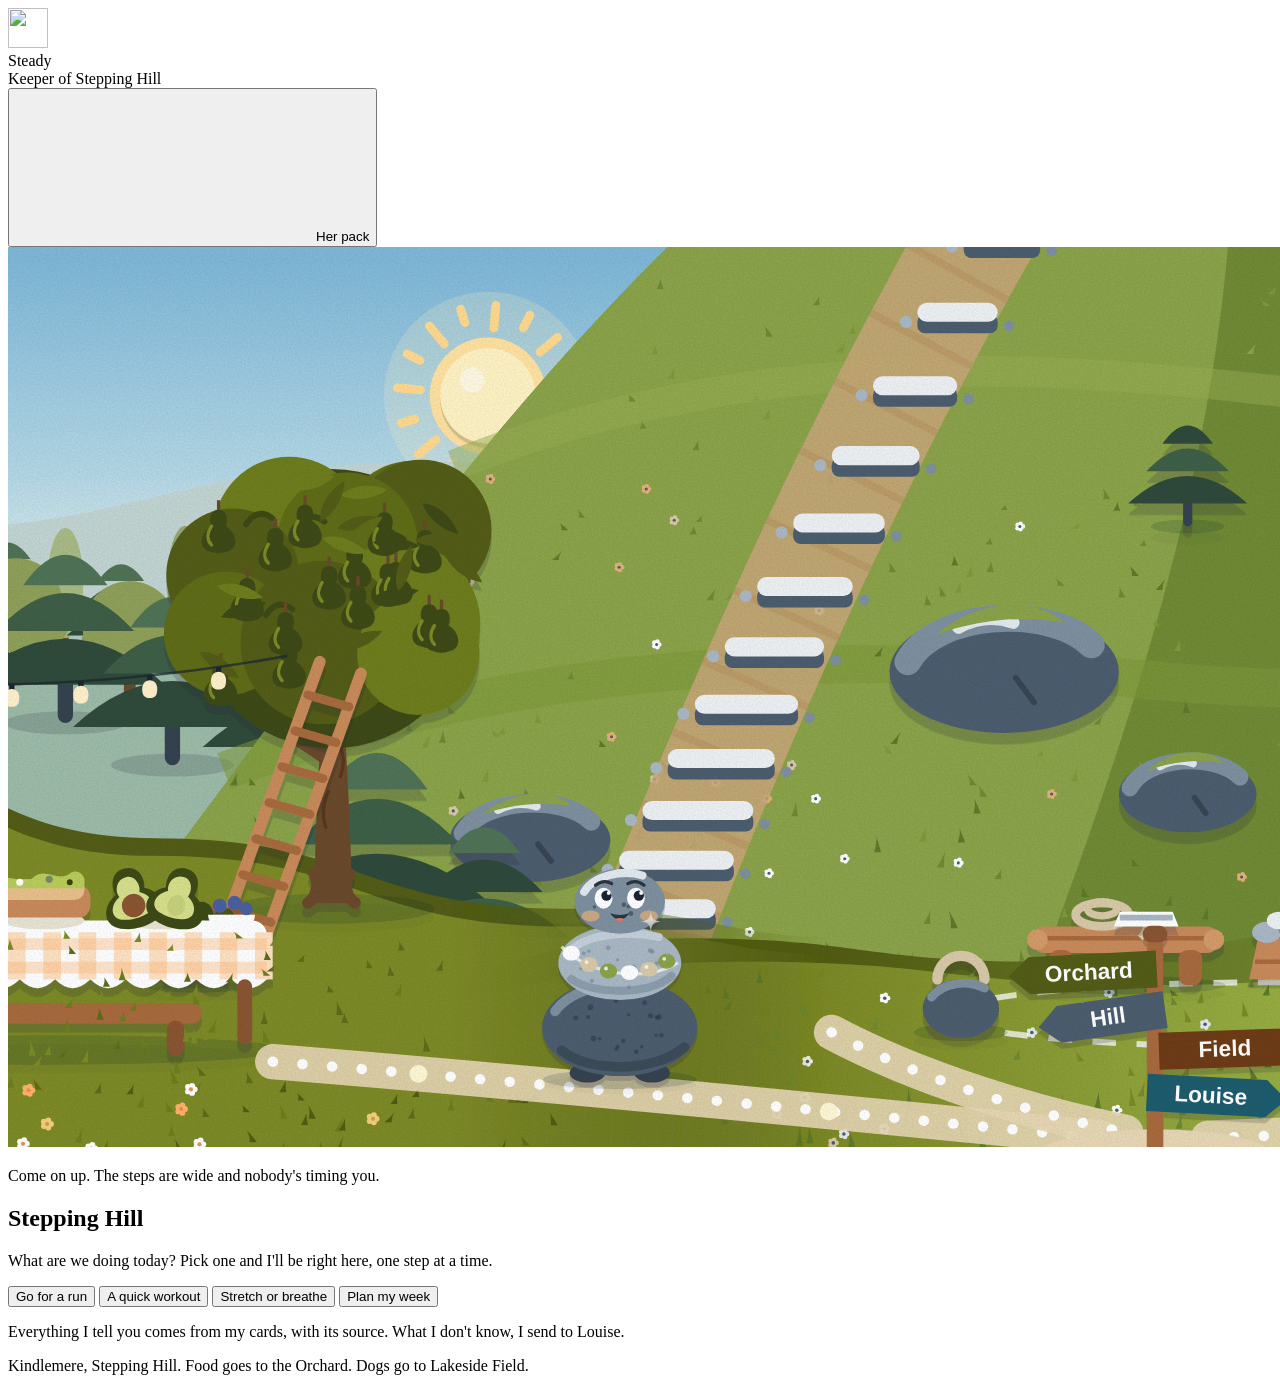
==== agents/fitness/dashboard/public/index.html @ 760cdc4b "Merge remote-tracking branch 'origin/main' into cw1007/nutrition" ====
<!doctype html>
<html lang="en">
<head>
<meta charset="utf-8">
<meta name="viewport" content="width=device-width, initial-scale=1">
<title>Steady, Stepping Hill</title>
<link rel="icon" href="/mark.svg" type="image/svg+xml">
<link rel="stylesheet" href="/kit/design/tokens.css">
<link rel="stylesheet" href="/kit/kit.css">
<link rel="stylesheet" href="/steady.css">
</head>
<body data-agent="fitness">
<header class="km-top">
  <img class="km-mark" src="/mark.svg" alt="" width="40" height="40">
  <div>
    <div class="km-name">Steady</div>
    <div class="km-role">Keeper of Stepping Hill</div>
  </div>
  <button class="km-btn pack-open" id="pack-open" type="button" aria-haspopup="dialog">
    <svg class="btn-icon" aria-hidden="true" focusable="false"><use href="/icons.svg#i-cards"/></svg>Her pack
  </button>
</header>

<main class="hill">
  <div class="stage">
    <img class="scene" src="/kit/art/kindlemere-hill.svg" alt="The foot of Stepping Hill in Kindlemere: a grassy hill with granite outcrops, wide stone steps and a spiral running path, with Steady waiting at the bottom of the steps" width="1600" height="900">

    <p class="bubble" id="say" aria-live="polite">Come on up. The steps are wide and nobody's timing you.</p>

    <section class="trail" aria-labelledby="trail-h">
      <ol class="stones" id="stones" aria-label="Today's steps" hidden></ol>

      <div class="step" id="step-arrive">
        <h1 id="trail-h" tabindex="-1">Stepping Hill</h1>
        <p class="lead">What are we doing today? Pick one and I'll be right here, one step at a time.</p>
        <div class="paths">
          <button class="km-btn go" type="button" data-path="run">Go for a run</button>
          <button class="km-btn go" type="button" data-path="workout">A quick workout</button>
          <button class="km-btn soft" type="button" data-path="calm">Stretch or breathe</button>
          <button class="km-btn soft" type="button" data-path="plan">Plan my week</button>
        </div>
        <p class="law">Everything I tell you comes from my cards, with its source. What I don't know, I send to Louise.</p>
      </div>

      <div class="step" id="step-check" hidden>
        <h2 tabindex="-1">Before we go</h2>
        <p>Do you have any of these today? They're from my safety card.</p>
        <div class="choices">
          <button class="km-btn go" type="button" data-next="next">None of these. I'm good.</button>
          <button class="km-btn soft" type="button" id="sore">Just sore from last time</button>
          <button class="km-btn soft" type="button" id="flag-yes">Yes, one of these</button>
        </div>
        <div id="check-more" hidden>
          <ul class="facts said" id="check-facts"></ul>
          <button class="km-btn go" type="button" id="check-on" data-next="next">Go on</button>
        </div>
        <ul class="facts flags" id="flags"></ul>
      </div>

      <div class="step" id="step-warm" hidden>
        <h2 tabindex="-1">Warm up</h2>
        <p class="note" id="warm-head">Getting your warm-up from my tool.</p>
        <ol class="phases" id="warm-phases"></ol>
        <div class="clock" id="warm-clock" hidden><span class="clock-n" id="warm-time">0:00</span><span id="warm-now"></span></div>
        <div class="choices">
          <button class="km-btn go" type="button" id="warm-start">Start the warm-up</button>
          <button class="km-btn soft" type="button" id="warm-skip" hidden>Next part</button>
          <button class="km-btn soft" type="button" data-next="run">I'm warm. Let's run.</button>
        </div>
        <details class="rests"><summary>What this rests on</summary><ul class="facts" id="warm-rests"></ul></details>
      </div>

      <div class="step" id="step-run" hidden>
        <h2 tabindex="-1">Your run</h2>
        <ul class="facts" id="run-facts"></ul>
        <div class="run-clock" id="run-clock" hidden><span class="clock-n" id="run-time">0:00</span><span class="note">Easy enough to talk. That's the pace.</span></div>
        <div class="choices">
          <button class="km-btn go" type="button" id="run-start">Start my run</button>
          <button class="km-btn soft" type="button" id="run-pause" hidden>Pause</button>
          <button class="km-btn go" type="button" id="run-back" hidden>I'm back</button>
        </div>
        <form class="log-by-hand" id="log-hand">
          <label for="run-min">Ran without the clock? Minutes:</label>
          <input class="km-field" id="run-min" type="number" min="1" max="300" step="1" inputmode="numeric">
          <button class="km-btn soft" type="submit">Log it</button>
        </form>
      </div>

      <div class="step" id="step-workout" hidden>
        <h2 tabindex="-1">Quick workout</h2>
        <p>What do you have with you?</p>
        <div class="choices" id="gear">
          <button class="km-btn soft" type="button" data-gear="bodyweight" aria-pressed="false">Just me</button>
          <button class="km-btn soft" type="button" data-gear="bands" aria-pressed="false">Bands</button>
          <button class="km-btn soft" type="button" data-gear="dumbbells" aria-pressed="false">Dumbbells</button>
          <button class="km-btn soft" type="button" data-gear="machines" aria-pressed="false">Gym machines</button>
        </div>
        <p class="note" id="workout-head"></p>
        <div class="clock" id="workout-clock" hidden><span class="clock-n" id="workout-time">0:00</span><span id="workout-now"></span></div>
        <div class="choices" id="workout-go" hidden>
          <button class="km-btn go" type="button" id="workout-start">Start the warm-up</button>
          <button class="km-btn soft" type="button" id="workout-skip" hidden>Next part</button>
          <button class="km-btn soft" type="button" data-next="next">Done. Cool me down.</button>
        </div>
        <ol class="phases" id="workout-phases"></ol>
        <details class="rests" id="workout-rests-box" hidden><summary>What this rests on</summary><ul class="facts" id="workout-rests"></ul></details>
      </div>

      <div class="step" id="step-plan" hidden>
        <h2 tabindex="-1">Plan my week</h2>
        <form class="plan-form" id="plan-form">
          <label>Days a week
            <select class="km-field" id="p-days"><option>2</option><option selected>3</option><option>4</option><option>5</option><option>6</option></select>
          </label>
          <label>What it's for
            <select class="km-field" id="p-goal">
              <option value="general fitness">Feeling fitter all round</option>
              <option value="run a 5k">Running further</option>
              <option value="build muscle">Getting stronger</option>
              <option value="calmer mind">A calmer mind</option>
            </select>
          </label>
          <label>Where you're starting
            <select class="km-field" id="p-level">
              <option value="new or coming back">New or returning</option>
              <option value="already active">Already active</option>
            </select>
          </label>
          <label>Age, if you like
            <input class="km-field" id="p-age" type="number" min="1" max="120" step="1" inputmode="numeric">
          </label>
          <button class="km-btn go" type="submit">Lay out my week</button>
        </form>
        <div class="plan-out" id="plan-out"></div>
        <details class="rests" id="plan-rests-box" hidden><summary>What this rests on</summary><ul class="facts" id="plan-rests"></ul></details>
      </div>

      <div class="step" id="step-cool" hidden>
        <h2 tabindex="-1" id="cool-h">Cool down</h2>
        <pre class="log-out" id="log-out"></pre>
        <details class="rests" id="log-rests-box" hidden><summary>Why that number</summary><ul class="facts" id="log-rests"></ul></details>
        <p>Stretch or breathe now that you're warm:</p>
        <div class="choices">
          <button class="km-btn go" type="button" data-session="stretch">Stretch with me</button>
          <button class="km-btn soft" type="button" data-session="breathe">Three slow minutes of breath</button>
        </div>
        <p class="note" id="cool-head"></p>
        <ol class="phases" id="cool-phases"></ol>
        <div class="clock" id="cool-clock" hidden><span class="clock-n" id="cool-time">0:00</span><span id="cool-now"></span></div>
        <div class="choices">
          <button class="km-btn soft" type="button" id="cool-skip" hidden>Next part</button>
          <button class="km-btn soft" type="button" data-next="arrive">Done for today</button>
        </div>
        <details class="rests" id="cool-rests-box" hidden><summary>What this rests on</summary><ul class="facts" id="cool-rests"></ul></details>
      </div>

      <button class="km-btn-quiet start-over" id="start-over" type="button" data-next="arrive" hidden>Back to the foot of the hill</button>
    </section>
  </div>
</main>

<dialog class="pack" id="pack" aria-labelledby="pack-h">
  <div class="pack-top">
    <h2 id="pack-h">Steady's pack</h2>
    <button class="km-btn soft" type="button" id="pack-close">Close</button>
  </div>

  <div class="km-grid counts" aria-label="At a glance">
    <div class="km-card count"><span class="count-n" id="n-cards">0</span><span class="count-l" id="l-cards">cards on my shelf</span></div>
    <div class="km-card count"><span class="count-n" id="n-facts">0</span><span class="count-l">facts, each with its source</span></div>
    <div class="km-card count"><span class="count-n" id="n-remember">0</span><span class="count-l" id="l-remember">things I remember about you</span></div>
    <div class="km-card count"><span class="count-n" id="n-louise">0</span><span class="count-l" id="l-louise">questions for Louise</span></div>
  </div>

  <section class="km-card" aria-labelledby="know-h">
    <h3 id="know-h"><svg class="h-icon" aria-hidden="true" focusable="false"><use href="/icons.svg#i-cards"/></svg>What I know</h3>
    <p>Every card is copied from Louise's book on health and fitness. Open one to see each fact and where it came from.</p>
    <form class="find" id="find" role="search">
      <label class="visually-hidden" for="q">Find on my shelf</label>
      <input class="km-field" id="q" name="q" type="search" placeholder="Try: running, stretching, sleep" autocomplete="off">
      <button class="km-btn" type="submit">Find</button>
    </form>
    <p class="note" id="know-note" role="status"></p>
    <div id="cards" class="cards"></div>
  </section>

  <section class="km-card" aria-labelledby="mem-h">
    <h3 id="mem-h"><svg class="h-icon" aria-hidden="true" focusable="false"><use href="/icons.svg#i-keepsake"/></svg>What I remember</h3>
    <p>I keep what you tell me in my keepsake box, on this computer only. Here I show how much, never what.</p>
    <ul class="tally">
      <li><span class="km-chip" id="m-facts">0</span> <span id="lm-facts">things you told me</span></li>
      <li><span class="km-chip" id="m-worked">0</span> <span id="lm-worked">notes on what worked</span></li>
      <li><span class="km-chip" id="m-lessons">0</span> <span id="lm-lessons">lessons I learned</span></li>
    </ul>
    <p class="note">Ask me to forget anything, any time, and it's gone.</p>
  </section>

  <section class="km-card" aria-labelledby="tools-h">
    <h3 id="tools-h"><svg class="h-icon" aria-hidden="true" focusable="false"><use href="/icons.svg#i-chisel"/></svg>My tools</h3>
    <p>Small tools I made with the toolsmith. Each reads only my cards and my memory.</p>
    <ul class="tools" id="tools"></ul>
  </section>

  <section class="km-card" aria-labelledby="louise-h">
    <h3 id="louise-h"><svg class="h-icon" aria-hidden="true" focusable="false"><use href="/icons.svg#i-lantern"/></svg>Questions for Louise</h3>
    <p>What my cards don't cover goes to Louise as a lantern. When her book comes back, I learn it.</p>
    <h4 class="sub">Waiting on her book</h4>
    <ul class="lanterns" id="pending"></ul>
    <h4 class="sub">Gaps I've noted</h4>
    <ul class="lanterns" id="gaps"></ul>
  </section>
</dialog>

<footer class="km-foot">
  <div class="foot-in">
    <span>Kindlemere, Stepping Hill.</span>
    <span>Food goes to the Orchard. Dogs go to Lakeside Field.</span>
  </div>
</footer>
<script src="/kit/kit.js"></script>
<script src="/steady.js"></script>
</body>
</html>
---- kit/design/tokens.css ----
/*
 * Kindlemere design tokens (kit/REALM.md). Every agent page links this first, then /kit/kit.css, then its own css.
 * The realm's shared colours start --km-. Each agent has one palette slot, named for its folder key. A page picks its
 * slot with <body data-agent="<key>">, and kit.css maps that slot onto the --a- names its components use.
 * Contrast (WCAG): ink on every bg and sky 12:1 or more; every land on its own bg and sky 5:1 or more; white on every
 * land and on mere 6.4:1 or more. Change a value only with that table re-measured (REALM.md, "Colour").
 */
:root {
  /* The shared ground: the lake, the night ink, the lantern flame. */
  --km-ink: #1A2433;
  --km-ink-soft: #4A5568;
  --km-paper: #FFFFFF;
  --km-mere: #1F5C6E;
  --km-mere-deep: #163F4C;
  --km-mere-light: #CFE6EA;
  --km-kindle: #FF7A45;
  --km-kindle-deep: #C24E1C;
  --km-shadow: rgba(26, 36, 51, 0.14);
  --km-shadow-deep: rgba(26, 36, 51, 0.24);

  /* Palette slot: nutrition. The Orchard, a foresty picnic meadow: apricot sky, orchard olive. */
  --nutrition-bg: #FFF3E6;
  --nutrition-sky: #FFE1C2;
  --nutrition-land: #525C12;
  --nutrition-glow: #FFB36B;

  /* Palette slot: fitness. Stepping Hill: granite and river stone. */
  --fitness-bg: #F1F4F6;
  --fitness-sky: #DCE5EC;
  --fitness-land: #4B5D6E;
  --fitness-glow: #A9B8C4;

  /* Palette slot: dog-training. Lakeside Field: meadow lime, field russet. */
  --dog-training-bg: #F3F8DF;
  --dog-training-sky: #DDEBA6;
  --dog-training-land: #6E3A12;
  --dog-training-glow: #E5B07A;

  /* Type. No web fonts, so the page needs nothing from another site. Headings are rounded on Apple (ui-rounded),
     humanist on Windows (Candara) and Gill Sans elsewhere; Android has none of these and falls back to its sans,
     so headings there lean on weight and size alone. */
  --km-font-head: ui-rounded, Candara, "Gill Sans", "Gill Sans MT", "Trebuchet MS", "Segoe UI", sans-serif;
  --km-font-body: "Segoe UI", system-ui, -apple-system, Roboto, "Helvetica Neue", Arial, sans-serif;
  --km-text-xs: 0.8125rem;
  --km-text-sm: 0.9375rem;
  --km-text-md: 1.0625rem;
  --km-text-lg: 1.375rem;
  --km-text-xl: 1.875rem;
  --km-text-2xl: 2.5rem;
  --km-leading: 1.55;

  /* Space: one 4 px step. */
  --km-space-1: 4px;
  --km-space-2: 8px;
  --km-space-3: 12px;
  --km-space-4: 16px;
  --km-space-5: 24px;
  --km-space-6: 32px;
  --km-space-7: 48px;
  --km-space-8: 64px;

  /* Cut paper: round corners and a short, hard, offset shadow under each layer. Never a stripe border. */
  --km-radius-sm: 10px;
  --km-radius: 18px;
  --km-radius-lg: 28px;
  --km-radius-pill: 999px;
  --km-layer: 0 3px 0 var(--km-shadow);
  --km-layer-lift: 0 6px 0 var(--km-shadow-deep);
  --km-page-max: 1080px;
  --km-gutter: 16px;
}
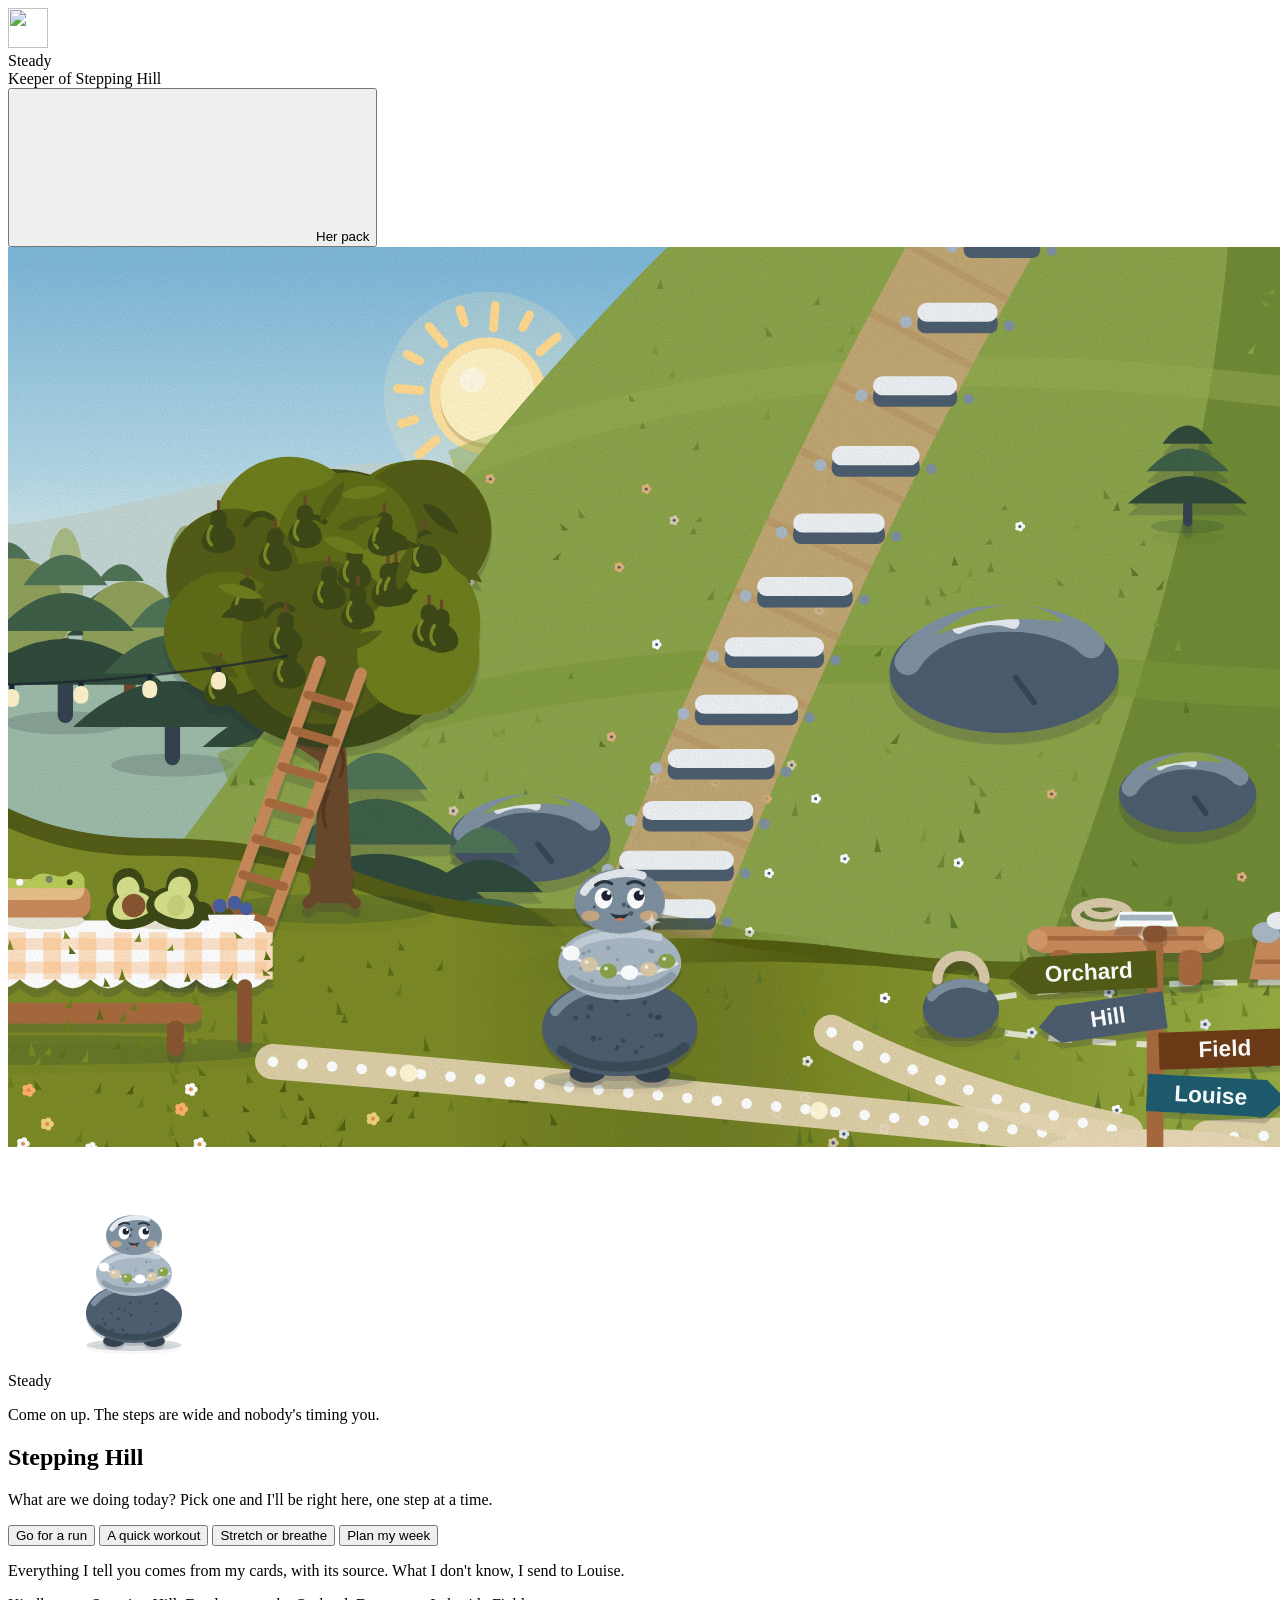
==== commit 213d1bbd: "Merge pull request #17 from wilson-works/cw1007/fitness [CW1007-2214][G] Steady's cloud helpers Puff" ====
--- a/agents/fitness/dashboard/public/index.html
+++ b/agents/fitness/dashboard/public/index.html
@@ -25,7 +25,13 @@
   <div class="stage">
     <img class="scene" src="/kit/art/kindlemere-hill.svg" alt="The foot of Stepping Hill in Kindlemere: a grassy hill with granite outcrops, wide stone steps and a spiral running path, with Steady waiting at the bottom of the steps" width="1600" height="900">
 
-    <p class="bubble" id="say" aria-live="polite">Come on up. The steps are wide and nobody's timing you.</p>
+    <div class="bubble" id="bubble">
+      <span class="face" id="face" aria-hidden="true"><img id="face-img" src="/kit/art/keepers/fitness-happy.svg" alt="" width="244" height="217"></span>
+      <div class="said">
+        <span class="who" id="who">Steady</span>
+        <p id="say" aria-live="polite">Come on up. The steps are wide and nobody's timing you.</p>
+      </div>
+    </div>
 
     <section class="trail" aria-labelledby="trail-h">
       <ol class="stones" id="stones" aria-label="Today's steps" hidden></ol>
@@ -72,6 +78,13 @@
 
       <div class="step" id="step-run" hidden>
         <h2 tabindex="-1">Your run</h2>
+        <p>What's it like out?</p>
+        <div class="choices" id="sky">
+          <button class="km-btn soft" type="button" data-sky="fine" aria-pressed="false">Fine</button>
+          <button class="km-btn soft" type="button" data-sky="hot" aria-pressed="false">Hot</button>
+          <button class="km-btn soft" type="button" data-sky="weather" aria-pressed="false">Cold, wet or windy</button>
+        </div>
+        <p class="note" id="sky-note"></p>
         <ul class="facts" id="run-facts"></ul>
         <div class="run-clock" id="run-clock" hidden><span class="clock-n" id="run-time">0:00</span><span class="note">Easy enough to talk. That's the pace.</span></div>
         <div class="choices">
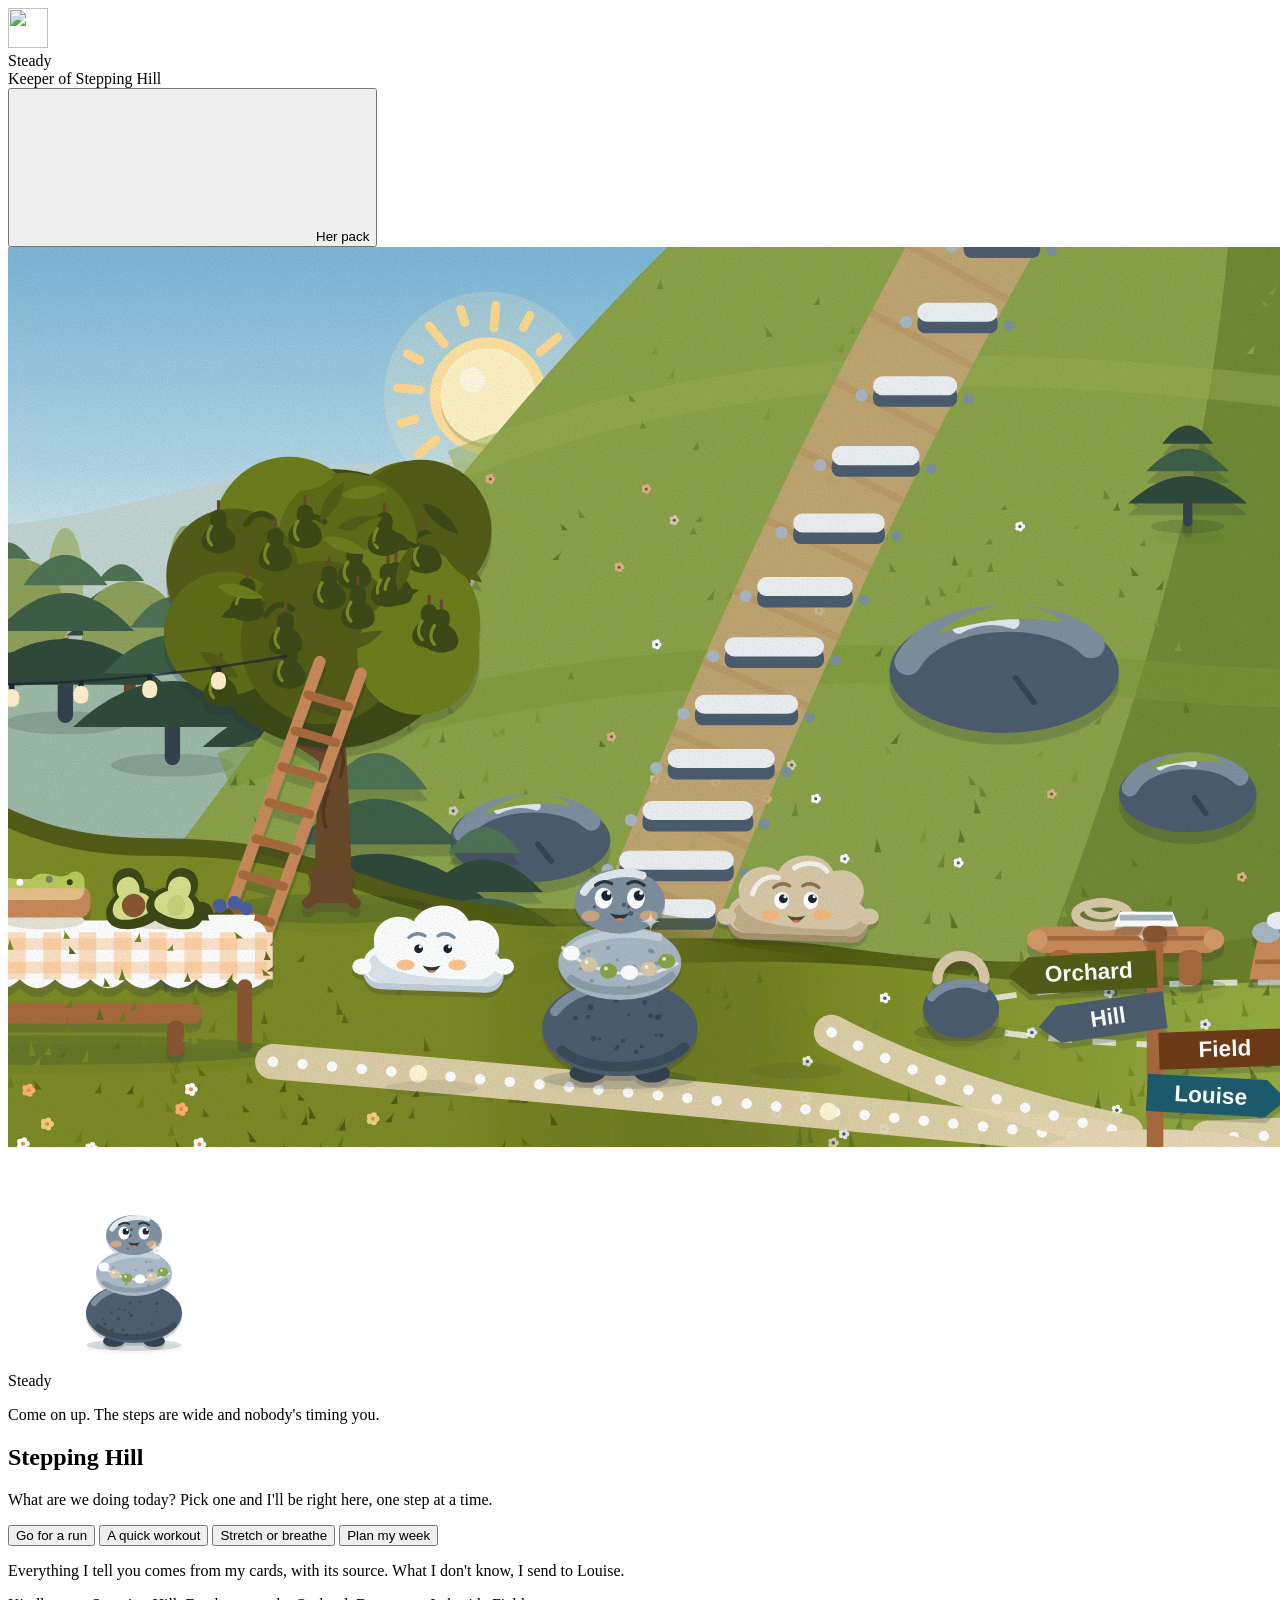
==== commit cf982367: "[CW1007-2214][C][C9] Rest timers between sets, and guided advice through the workout Owner, 2026-10-" ====
--- a/agents/fitness/dashboard/public/index.html
+++ b/agents/fitness/dashboard/public/index.html
@@ -115,7 +115,32 @@
           <button class="km-btn soft" type="button" id="workout-skip" hidden>Next part</button>
           <button class="km-btn soft" type="button" data-next="next">Done. Cool me down.</button>
         </div>
+        <div class="sets" id="sets" hidden>
+          <p class="set-now"><strong id="set-move"></strong> <span id="set-n"></span></p>
+          <div class="rest-pick" id="rest-pick" role="group" aria-label="Rest between sets">
+            <span>Rest between sets</span>
+            <button class="km-btn soft" type="button" data-rest="90" aria-pressed="false">1:30</button>
+            <button class="km-btn soft" type="button" data-rest="120" aria-pressed="true">2:00</button>
+            <button class="km-btn soft" type="button" data-rest="180" aria-pressed="false">3:00</button>
+          </div>
+          <div class="clock" id="rest-clock" hidden><span class="clock-n" id="rest-time">2:00</span><span>Rest</span></div>
+          <div class="choices">
+            <button class="km-btn go" type="button" id="set-done">Set done</button>
+            <button class="km-btn soft" type="button" id="rest-pause" hidden>Pause</button>
+            <button class="km-btn soft" type="button" id="rest-skip" hidden>Skip the rest</button>
+            <button class="km-btn soft" type="button" id="move-next">Next move</button>
+          </div>
+        </div>
         <ol class="phases" id="workout-phases"></ol>
+        <div class="notes" id="notes" hidden>
+          <details class="rests"><summary>How long to rest</summary><ul class="facts" id="rest-facts"></ul></details>
+          <h3>What it should feel like</h3>
+          <ul class="facts" id="feel-facts"></ul>
+          <h3>When to stop</h3>
+          <ul class="facts" id="stop-facts"></ul>
+          <h3>How to move up</h3>
+          <ul class="facts" id="up-facts"></ul>
+        </div>
         <details class="rests" id="workout-rests-box" hidden><summary>What this rests on</summary><ul class="facts" id="workout-rests"></ul></details>
       </div>
 
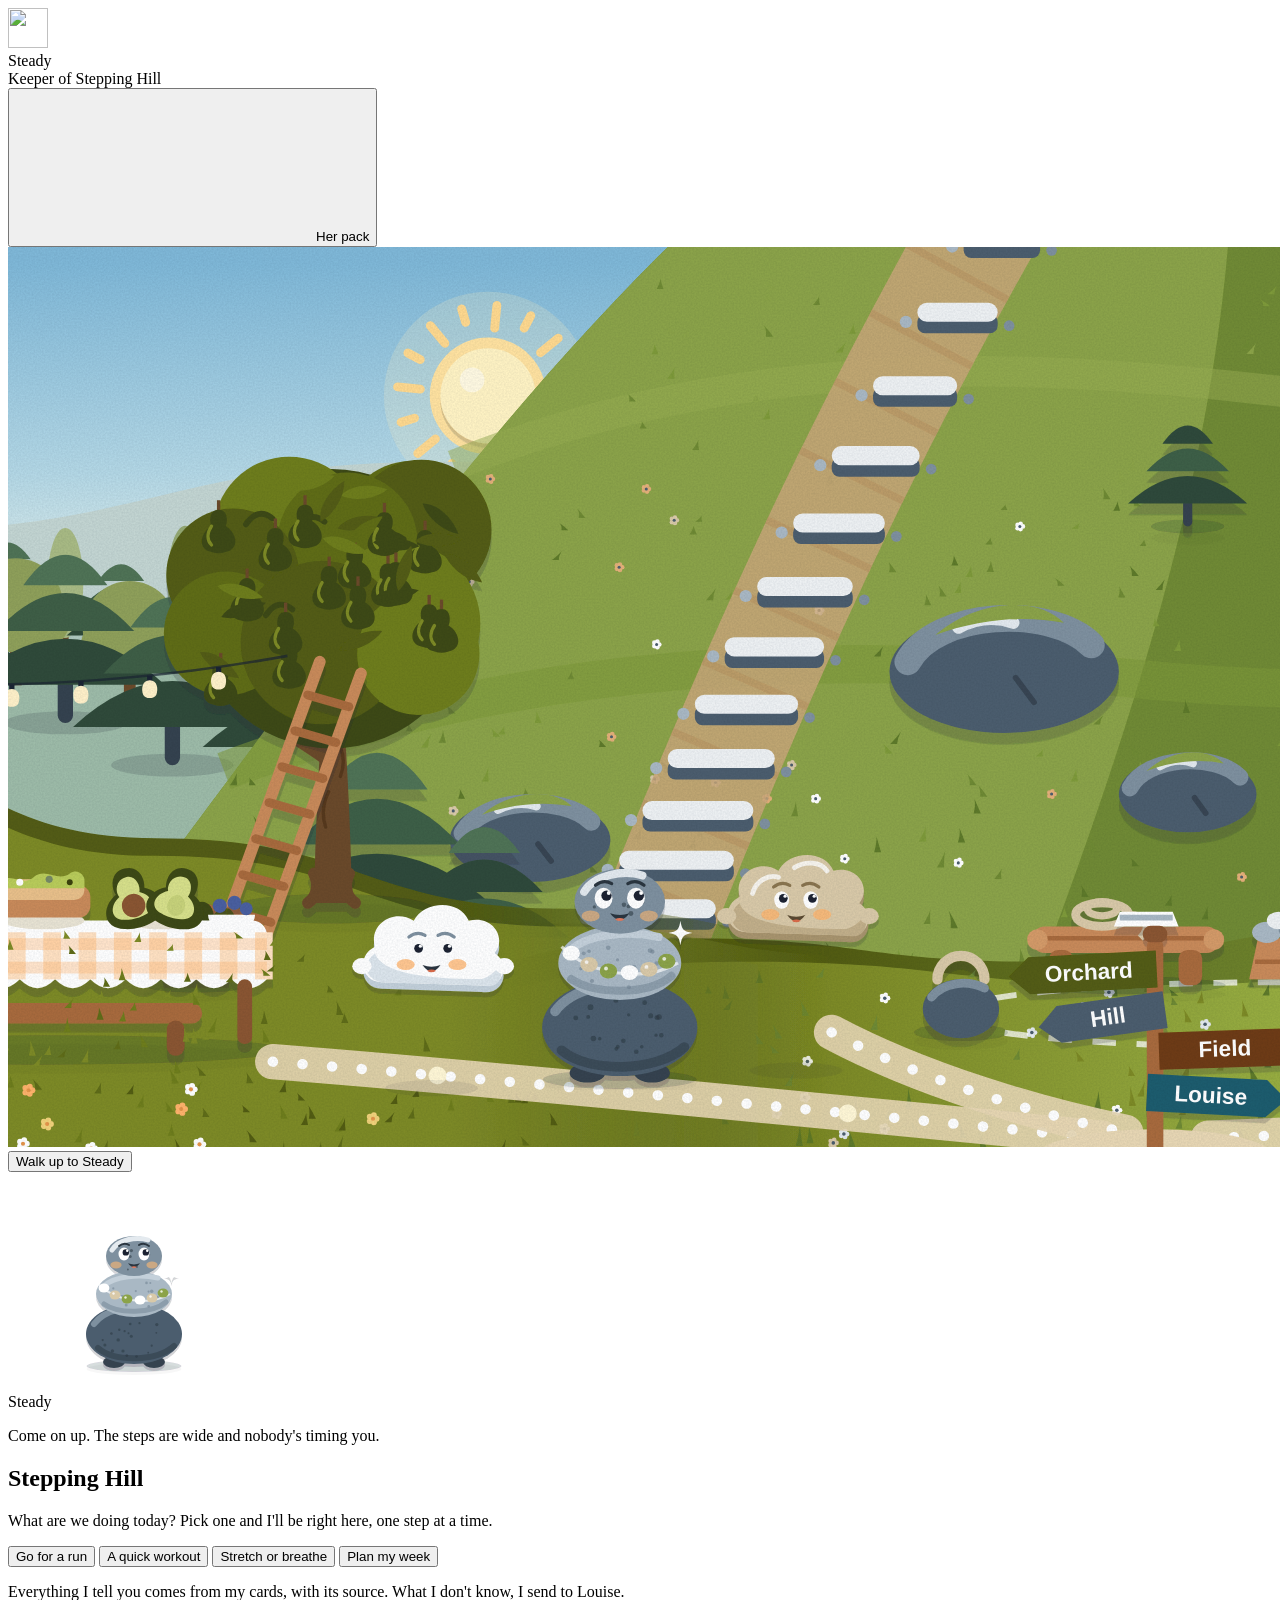
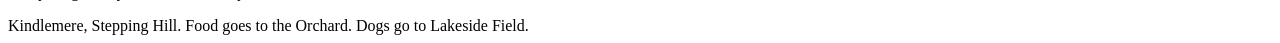
==== commit f8620e72: "[CW1007-2214][C][C10] The warm-up walk: you start at the foot of the hill and walk up to Steady Owne" ====
--- a/agents/fitness/dashboard/public/index.html
+++ b/agents/fitness/dashboard/public/index.html
@@ -22,8 +22,11 @@
 </header>
 
 <main class="hill">
-  <div class="stage">
-    <img class="scene" src="/kit/art/kindlemere-hill.svg" alt="The foot of Stepping Hill in Kindlemere: a grassy hill with granite outcrops, wide stone steps and a spiral running path, with Steady waiting at the bottom of the steps" width="1600" height="900">
+  <div class="stage at-foot" id="stage">
+    <div class="view">
+      <img class="scene" src="/kit/art/kindlemere-hill.svg" alt="Stepping Hill in Kindlemere: a grassy hill with granite outcrops, wide stone steps and a spiral running path, with Steady and her two clouds, Puff and Huff, a little way up the slope" width="1600" height="900">
+      <button class="km-btn go walk-up" id="walk-up" type="button">Walk up to Steady</button>
+    </div>
 
     <div class="bubble" id="bubble">
       <span class="face" id="face" aria-hidden="true"><img id="face-img" src="/kit/art/keepers/fitness-happy.svg" alt="" width="244" height="217"></span>
@@ -192,7 +195,7 @@
         <details class="rests" id="cool-rests-box" hidden><summary>What this rests on</summary><ul class="facts" id="cool-rests"></ul></details>
       </div>
 
-      <button class="km-btn-quiet start-over" id="start-over" type="button" data-next="arrive" hidden>Back to the foot of the hill</button>
+      <button class="km-btn-quiet start-over" id="start-over" type="button" data-next="arrive" hidden>Back to the start</button>
     </section>
   </div>
 </main>
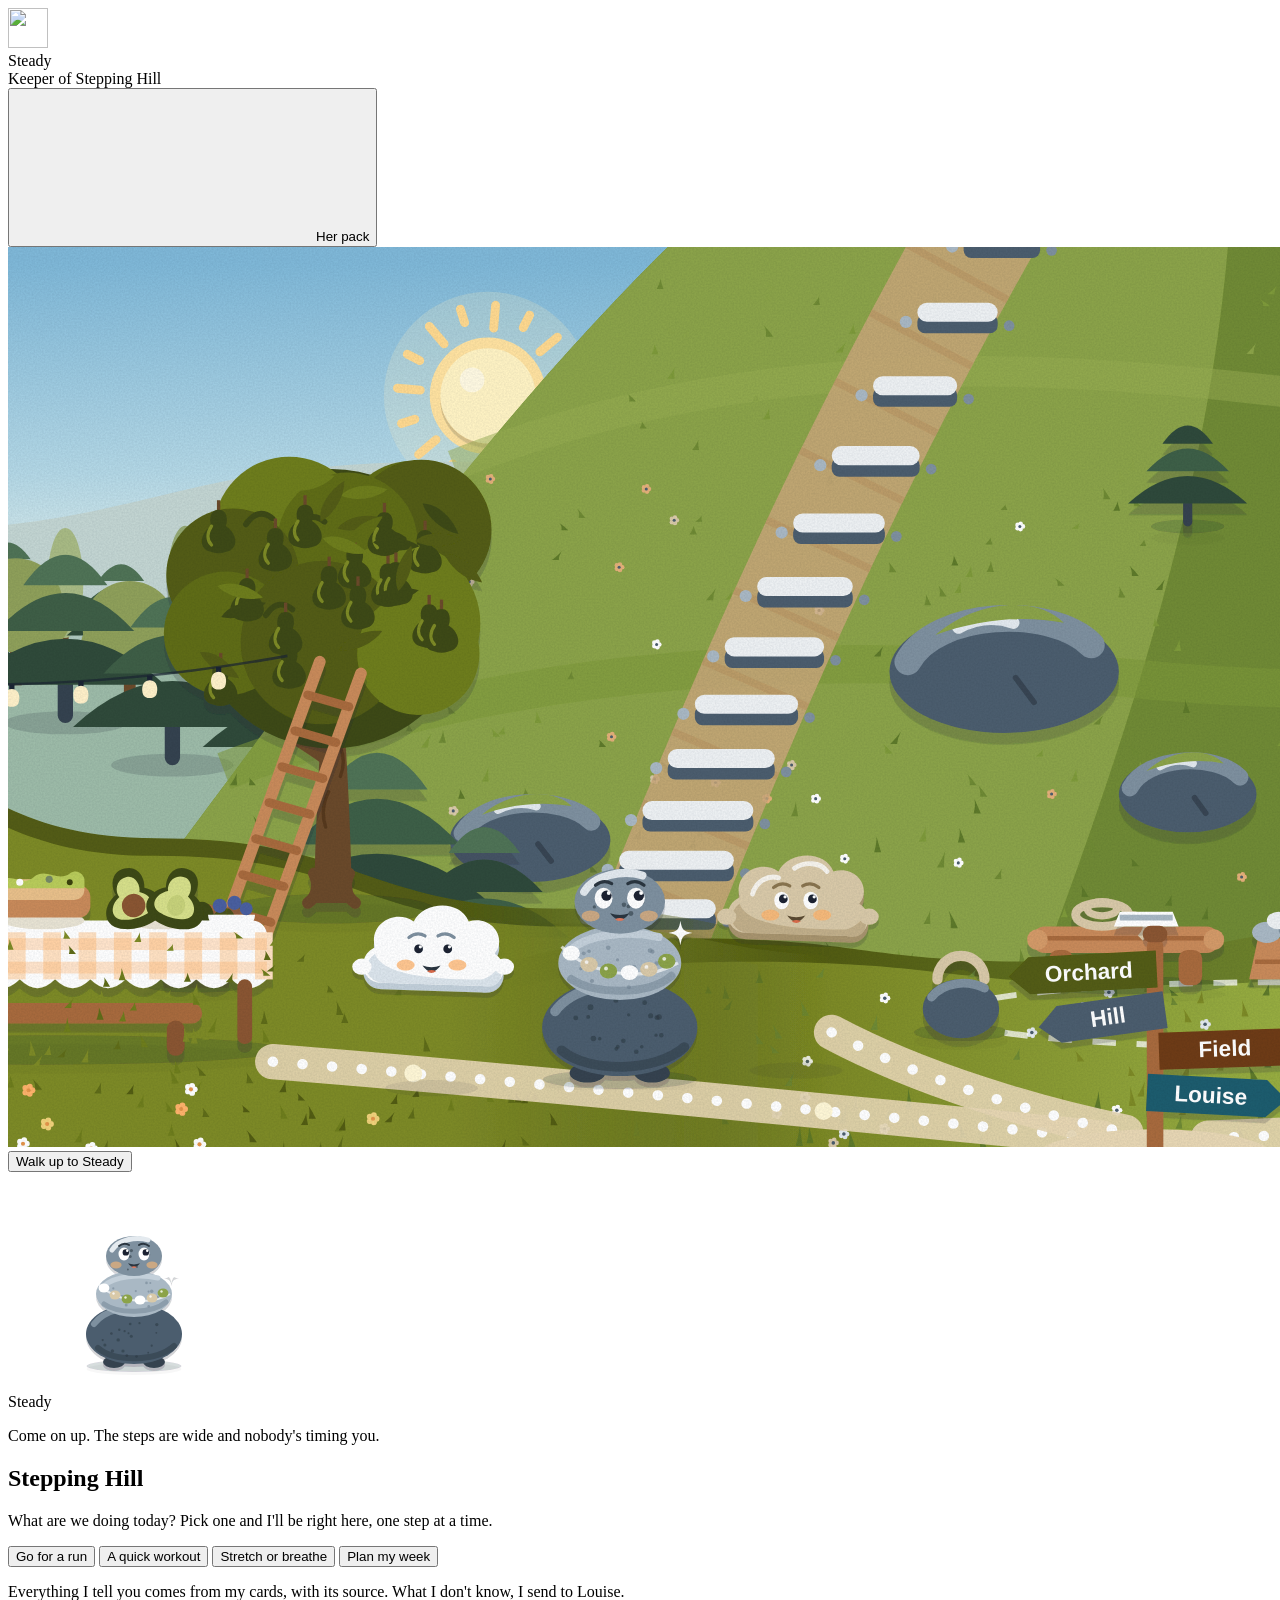
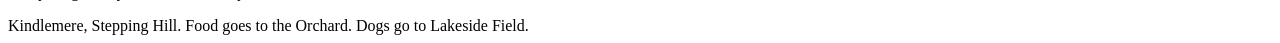
==== commit b539fccd: "[CW1007-2214][C][C10] Say where the 2:00 rest comes from G's note on C9: the 2:00 default is the NSC" ====
--- a/agents/fitness/dashboard/public/index.html
+++ b/agents/fitness/dashboard/public/index.html
@@ -126,6 +126,7 @@
             <button class="km-btn soft" type="button" data-rest="120" aria-pressed="true">2:00</button>
             <button class="km-btn soft" type="button" data-rest="180" aria-pressed="false">3:00</button>
           </div>
+          <p class="note">2:00 is the NSCA figure for healthy older adults. I have no rest length for younger adults yet. It's on my list for Louise.</p>
           <div class="clock" id="rest-clock" hidden><span class="clock-n" id="rest-time">2:00</span><span>Rest</span></div>
           <div class="choices">
             <button class="km-btn go" type="button" id="set-done">Set done</button>
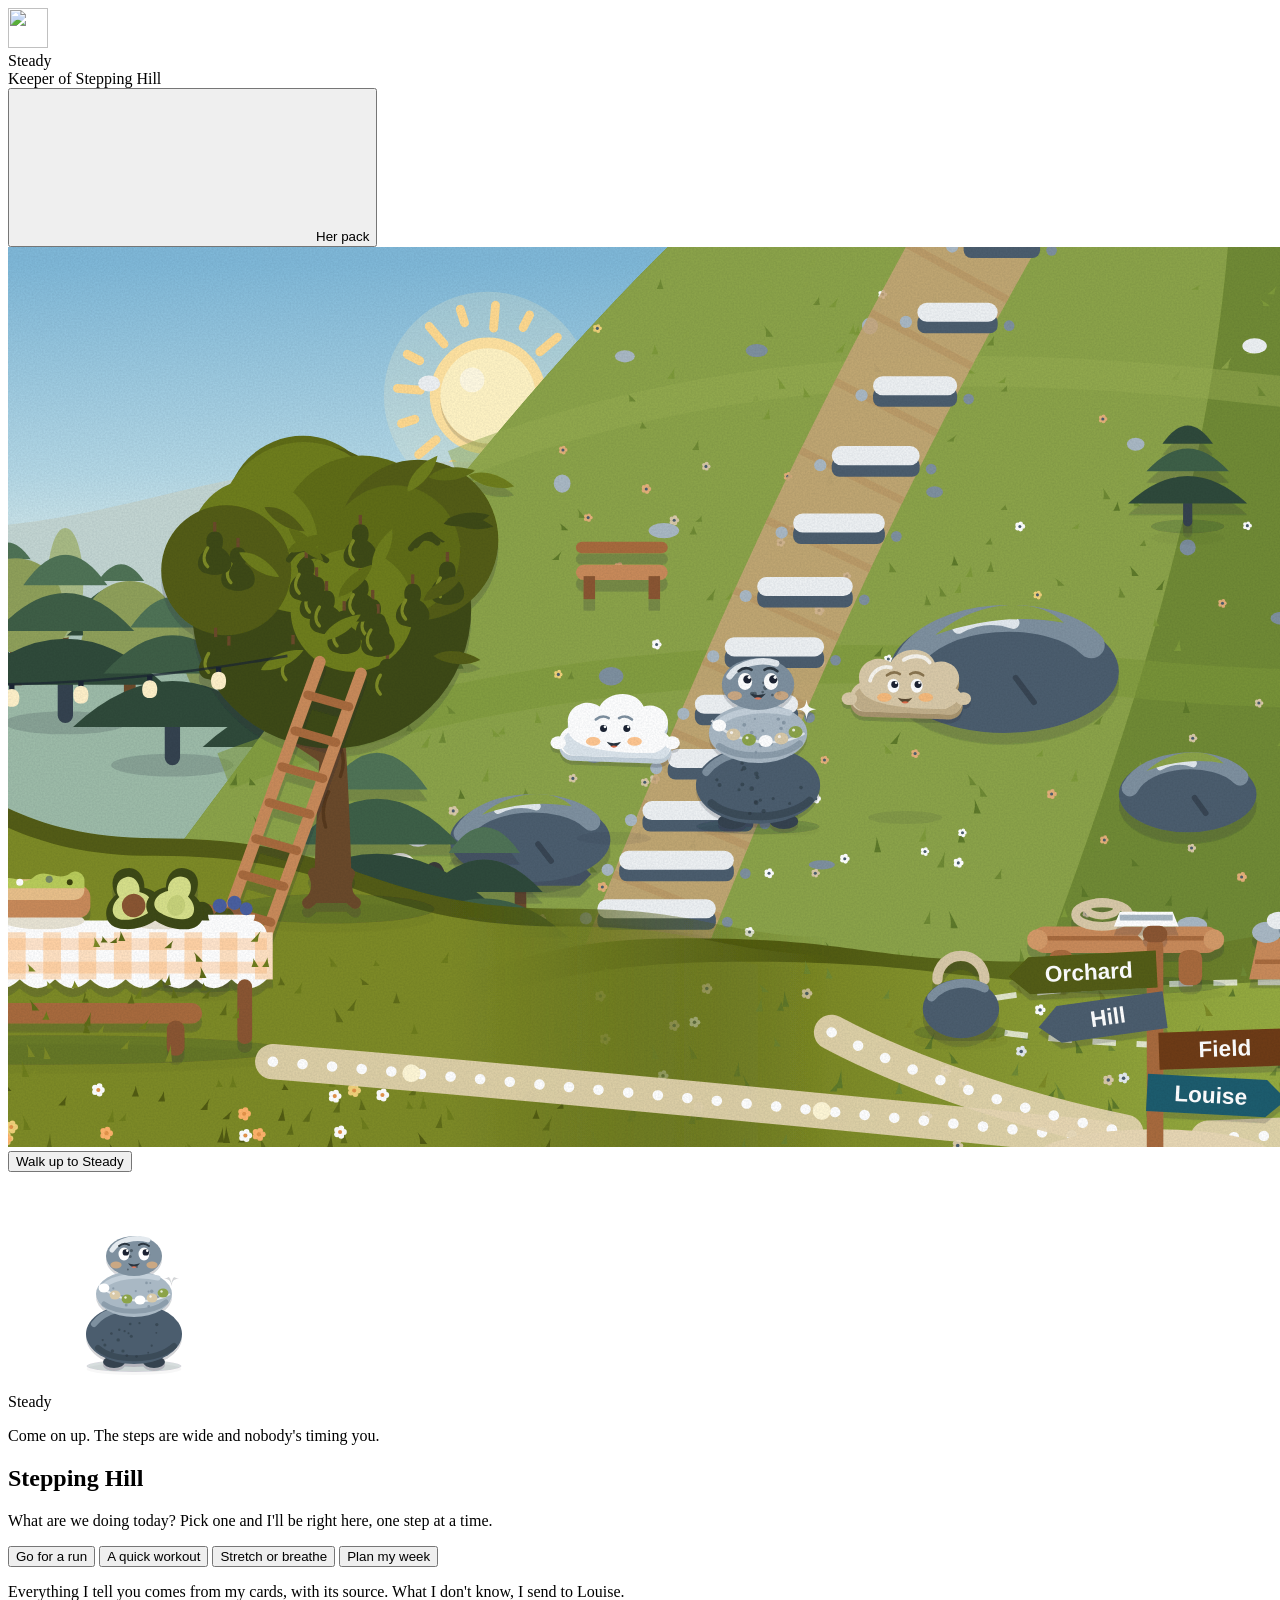
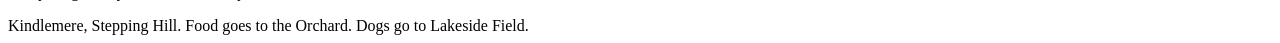
==== commit 0d2b750c: "[CW1007-2214][C][C11] Steady notices progress, Puff and Huff cheer, and she asks how you feel Owner," ====
--- a/agents/fitness/dashboard/public/index.html
+++ b/agents/fitness/dashboard/public/index.html
@@ -189,6 +189,16 @@
         <p class="note" id="cool-head"></p>
         <ol class="phases" id="cool-phases"></ol>
         <div class="clock" id="cool-clock" hidden><span class="clock-n" id="cool-time">0:00</span><span id="cool-now"></span></div>
+        <div class="feel" id="feel" hidden>
+          <p>How do you feel now?</p>
+          <div class="choices" id="feel-pick">
+            <button class="km-btn soft" type="button" data-feel="better">Better</button>
+            <button class="km-btn soft" type="button" data-feel="same">About the same</button>
+            <button class="km-btn soft" type="button" data-feel="worse">Worse</button>
+          </div>
+          <p class="note" id="feel-note"></p>
+          <ul class="facts" id="feel-facts-after"></ul>
+        </div>
         <div class="choices">
           <button class="km-btn soft" type="button" id="cool-skip" hidden>Next part</button>
           <button class="km-btn soft" type="button" data-next="arrive">Done for today</button>
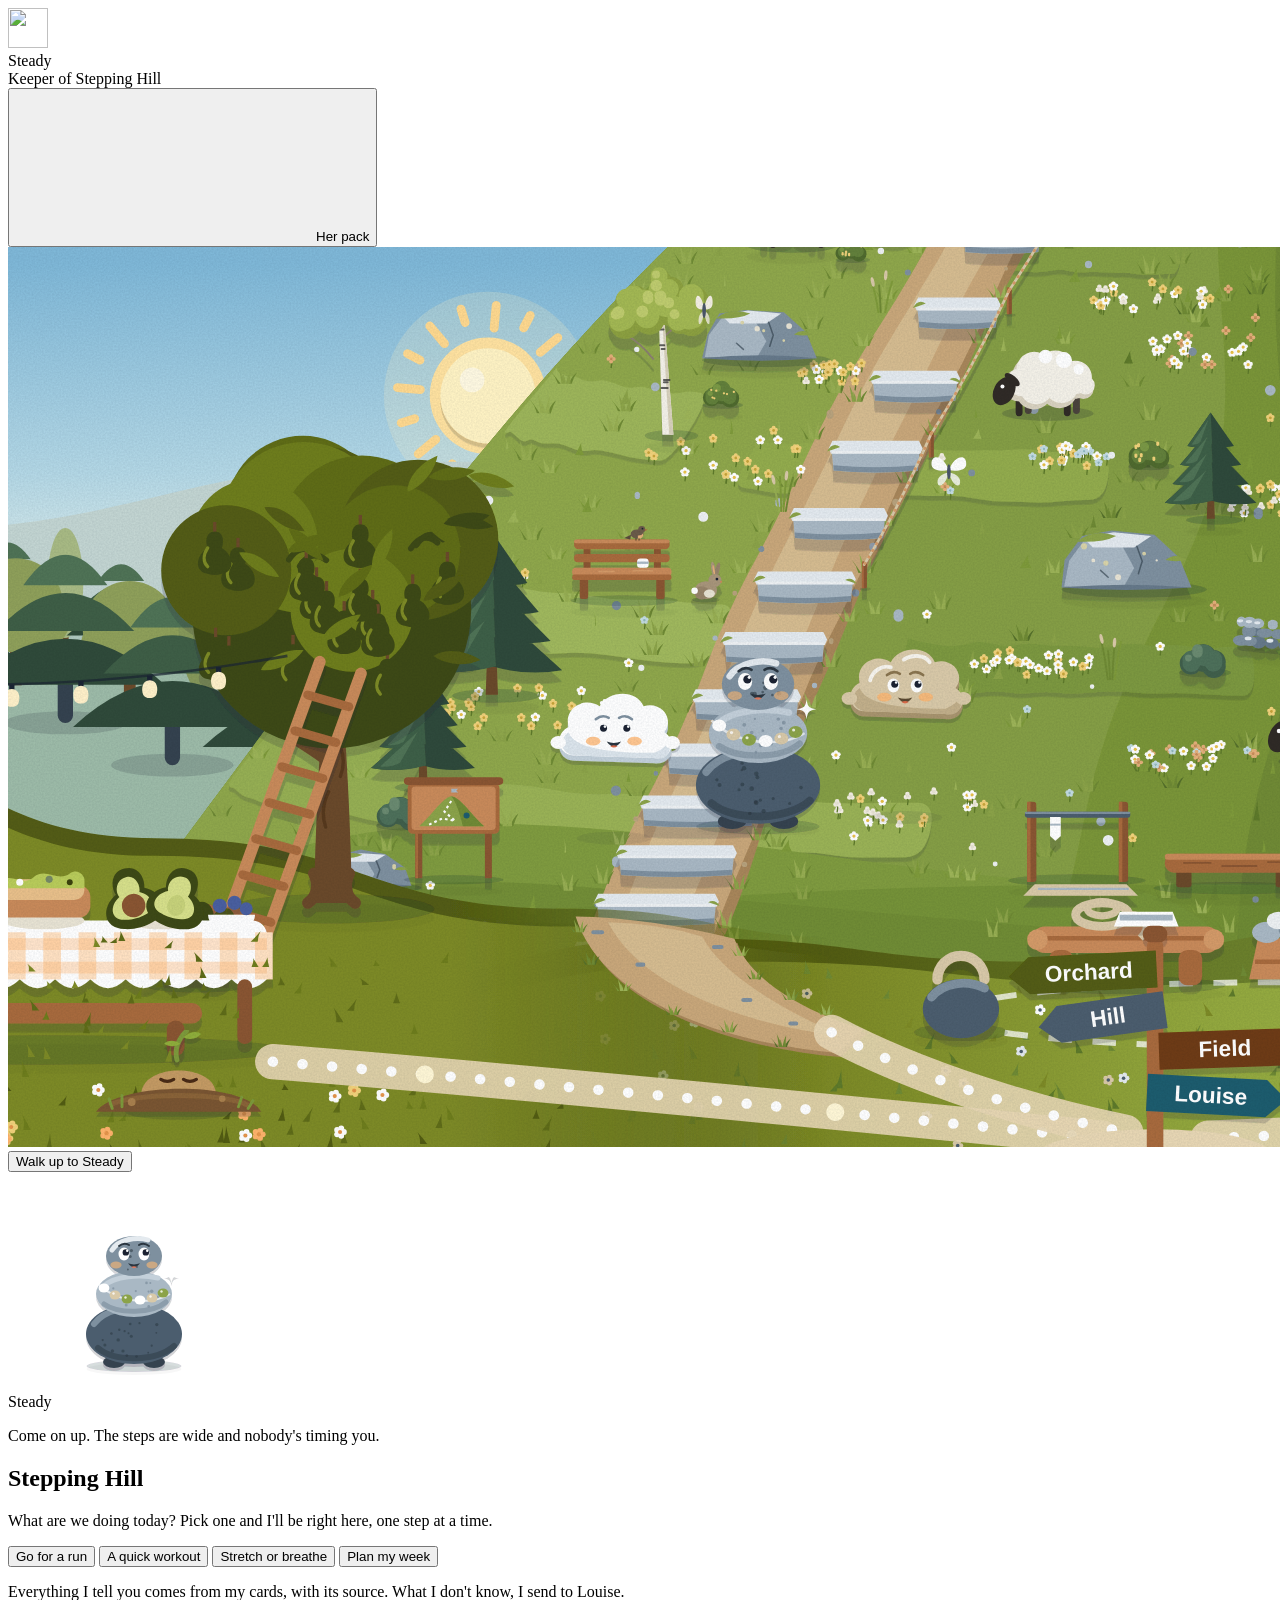
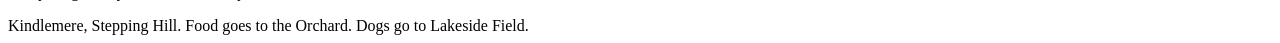
==== commit fdac2de5: "The agents work in full screen: a room's whole stage goes full screen, with its keeper's words, card" ====
--- a/agents/fitness/dashboard/public/index.html
+++ b/agents/fitness/dashboard/public/index.html
@@ -22,13 +22,13 @@
 </header>
 
 <main class="hill">
-  <div class="stage at-foot" id="stage">
+  <div class="stage at-foot" id="stage" data-km-stage>
     <div class="view">
       <img class="scene" src="/kit/art/kindlemere-hill.svg" alt="Stepping Hill in Kindlemere: a grassy hill with granite outcrops, wide stone steps and a spiral running path, with Steady and her two clouds, Puff and Huff, a little way up the slope" width="1600" height="900">
       <button class="km-btn go walk-up" id="walk-up" type="button">Walk up to Steady</button>
     </div>
 
-    <div class="bubble" id="bubble">
+    <div class="bubble" id="bubble" data-km-words>
       <span class="face" id="face" aria-hidden="true"><img id="face-img" src="/kit/art/keepers/fitness-happy.svg" alt="" width="244" height="217"></span>
       <div class="said">
         <span class="who" id="who">Steady</span>
@@ -36,7 +36,7 @@
       </div>
     </div>
 
-    <section class="trail" aria-labelledby="trail-h">
+    <section class="trail" aria-labelledby="trail-h" data-km-card="Steady's trail">
       <ol class="stones" id="stones" aria-label="Today's steps" hidden></ol>
 
       <div class="step" id="step-arrive">
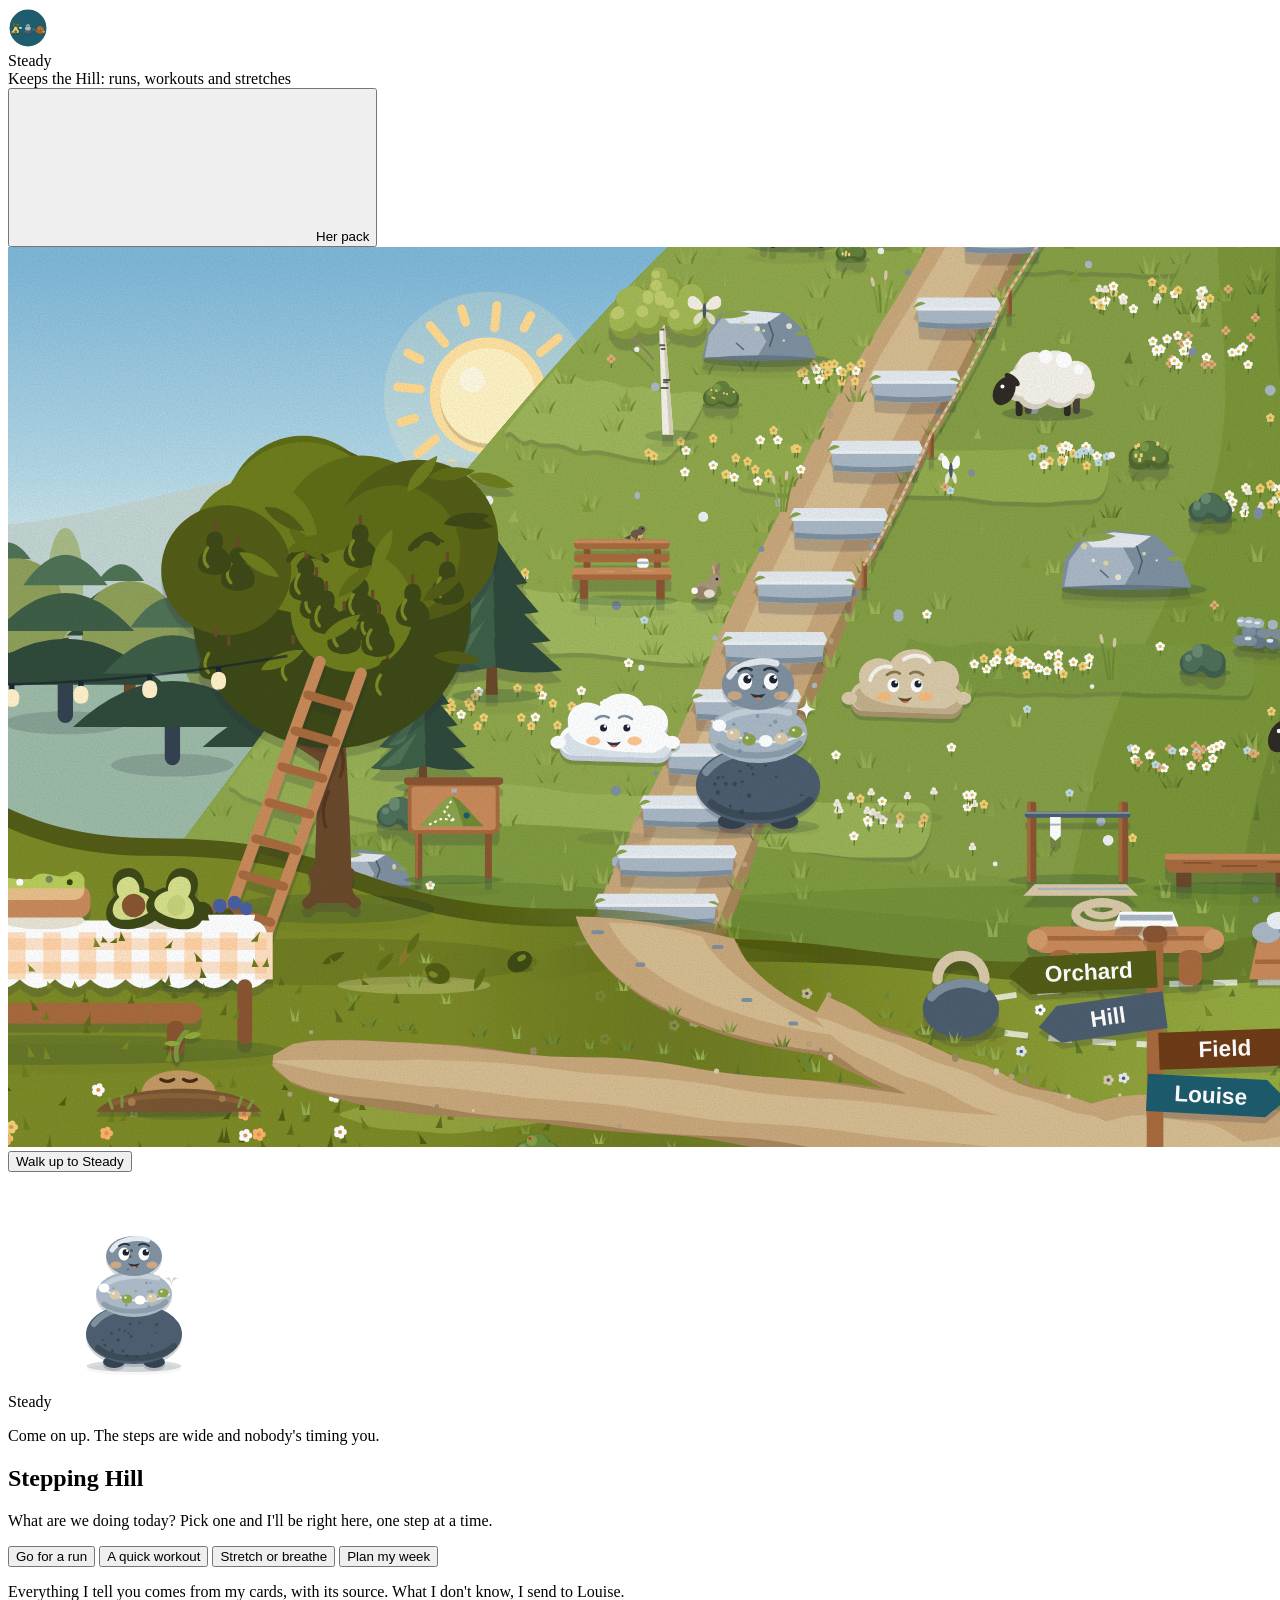
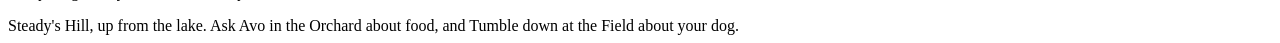
==== commit 7d365998: "Kindlemere: the pages' bars and feet drawn like the park, in plain words Owner, 2026-10-09: "fix the" ====
--- a/agents/fitness/dashboard/public/index.html
+++ b/agents/fitness/dashboard/public/index.html
@@ -14,7 +14,7 @@
   <img class="km-mark" src="/mark.svg" alt="" width="40" height="40">
   <div>
     <div class="km-name">Steady</div>
-    <div class="km-role">Keeper of Stepping Hill</div>
+    <div class="km-role">Keeps the Hill: runs, workouts and stretches</div>
   </div>
   <button class="km-btn pack-open" id="pack-open" type="button" aria-haspopup="dialog">
     <svg class="btn-icon" aria-hidden="true" focusable="false"><use href="/icons.svg#i-cards"/></svg>Her pack
@@ -265,8 +265,8 @@
 
 <footer class="km-foot">
   <div class="foot-in">
-    <span>Kindlemere, Stepping Hill.</span>
-    <span>Food goes to the Orchard. Dogs go to Lakeside Field.</span>
+    <span>Steady's Hill, up from the lake.</span>
+    <span>Ask Avo in the Orchard about food, and Tumble down at the Field about your dog.</span>
   </div>
 </footer>
 <script src="/kit/kit.js"></script>
